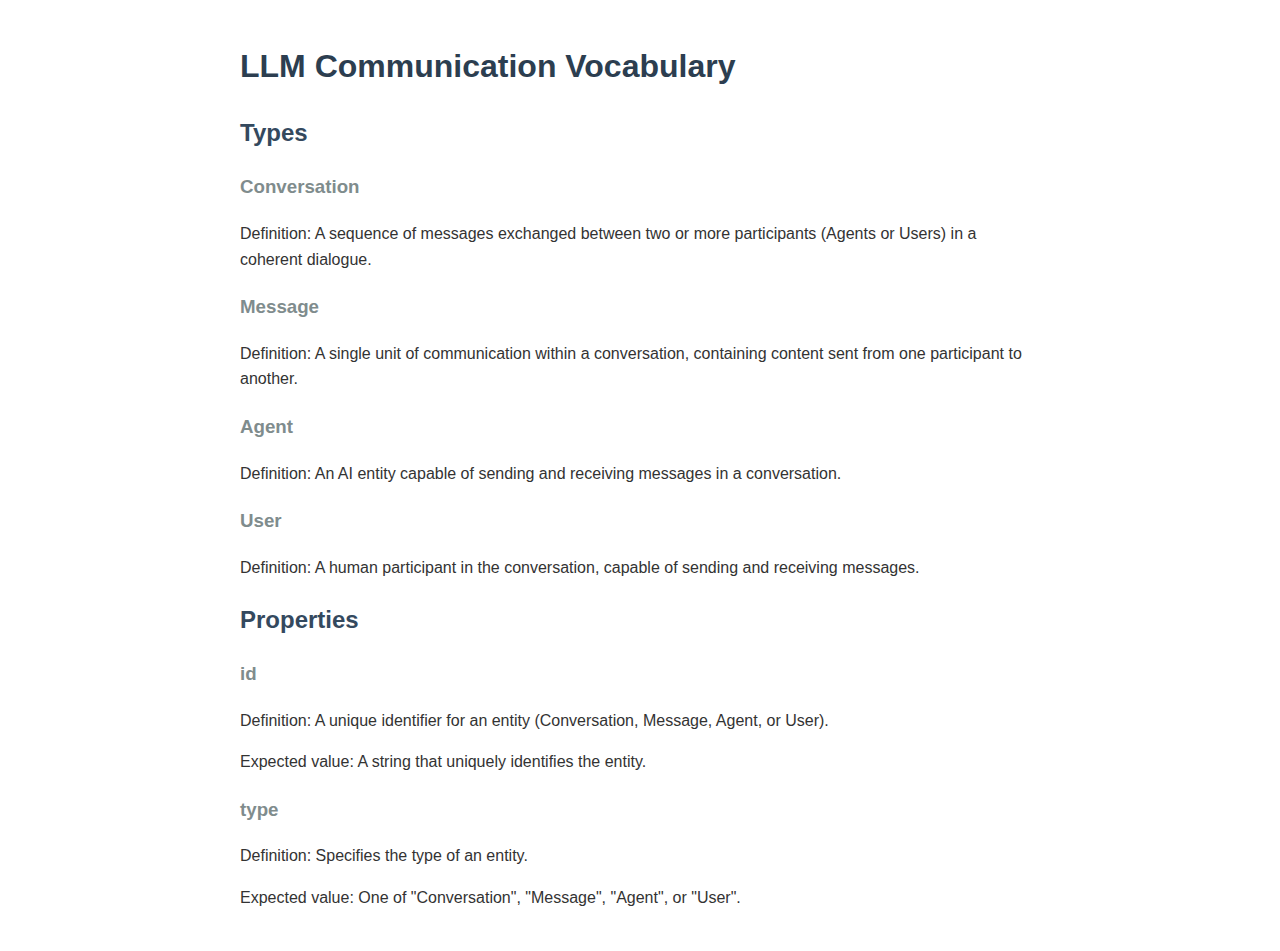
==== vocab.html @ ed8332a5 "Update and rename docs/vocab.html to vocab.html" ====
<!DOCTYPE html>
<html lang="en">
<head>
    <meta charset="UTF-8">
    <meta name="viewport" content="width=device-width, initial-scale=1.0">
    <title>LLM Communication Vocabulary</title>
    <style>
        body {
            font-family: Arial, sans-serif;
            line-height: 1.6;
            color: #333;
            max-width: 800px;
            margin: 0 auto;
            padding: 20px;
        }
        h1 {
            color: #2c3e50;
        }
        h2 {
            color: #34495e;
        }
        h3 {
            color: #7f8c8d;
        }
        .definition {
            margin-bottom: 20px;
        }
        .term {
            font-weight: bold;
        }
    </style>
</head>
<body>
    <h1>LLM Communication Vocabulary</h1>
    
    <h2>Types</h2>
    
    <div class="definition">
        <h3 class="term">Conversation</h3>
        <p>Definition: A sequence of messages exchanged between two or more participants (Agents or Users) in a coherent dialogue.</p>
    </div>
    
    <div class="definition">
        <h3 class="term">Message</h3>
        <p>Definition: A single unit of communication within a conversation, containing content sent from one participant to another.</p>
    </div>
    
    <div class="definition">
        <h3 class="term">Agent</h3>
        <p>Definition: An AI entity capable of sending and receiving messages in a conversation.</p>
    </div>
    
    <div class="definition">
        <h3 class="term">User</h3>
        <p>Definition: A human participant in the conversation, capable of sending and receiving messages.</p>
    </div>
    
    <h2>Properties</h2>
    
    <div class="definition">
        <h3 class="term">id</h3>
        <p>Definition: A unique identifier for an entity (Conversation, Message, Agent, or User).</p>
        <p>Expected value: A string that uniquely identifies the entity.</p>
    </div>
    
    <div class="definition">
        <h3 class="term">type</h3>
        <p>Definition: Specifies the type of an entity.</p>
        <p>Expected value: One of "Conversation", "Message", "Agent", or "User".</p>
    </div>
    
    <!-- Add more properties here -->
    
</body>
</html>
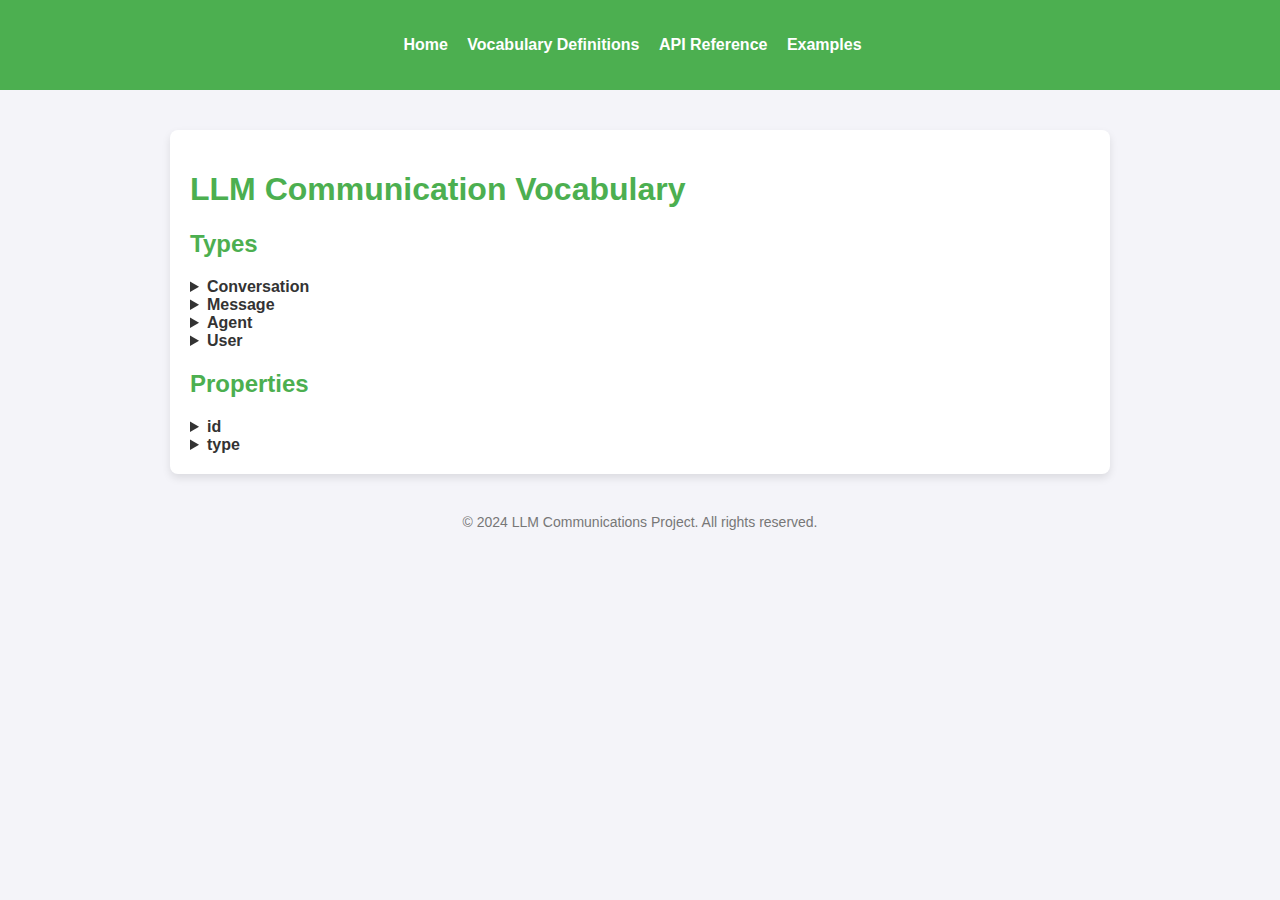
==== commit 8436ffcb: "ChatGPT design attempt" ====
--- a/vocab.html
+++ b/vocab.html
@@ -4,72 +4,70 @@
     <meta charset="UTF-8">
     <meta name="viewport" content="width=device-width, initial-scale=1.0">
     <title>LLM Communication Vocabulary</title>
-    <style>
-        body {
-            font-family: Arial, sans-serif;
-            line-height: 1.6;
-            color: #333;
-            max-width: 800px;
-            margin: 0 auto;
-            padding: 20px;
-        }
-        h1 {
-            color: #2c3e50;
-        }
-        h2 {
-            color: #34495e;
-        }
-        h3 {
-            color: #7f8c8d;
-        }
-        .definition {
-            margin-bottom: 20px;
-        }
-        .term {
-            font-weight: bold;
-        }
-    </style>
+    <link rel="stylesheet" href="styles.css">
 </head>
 <body>
+
+<header>
+    <nav>
+        <ul>
+            <li><a href="index.html">Home</a></li>
+            <li><a href="vocab.html">Vocabulary Definitions</a></li>
+            <li><a href="#">API Reference</a></li>
+            <li><a href="#">Examples</a></li>
+        </ul>
+    </nav>
+</header>
+
+<main>
     <h1>LLM Communication Vocabulary</h1>
     
-    <h2>Types</h2>
-    
-    <div class="definition">
-        <h3 class="term">Conversation</h3>
-        <p>Definition: A sequence of messages exchanged between two or more participants (Agents or Users) in a coherent dialogue.</p>
-    </div>
-    
-    <div class="definition">
-        <h3 class="term">Message</h3>
-        <p>Definition: A single unit of communication within a conversation, containing content sent from one participant to another.</p>
-    </div>
-    
-    <div class="definition">
-        <h3 class="term">Agent</h3>
-        <p>Definition: An AI entity capable of sending and receiving messages in a conversation.</p>
-    </div>
-    
-    <div class="definition">
-        <h3 class="term">User</h3>
-        <p>Definition: A human participant in the conversation, capable of sending and receiving messages.</p>
-    </div>
-    
-    <h2>Properties</h2>
-    
-    <div class="definition">
-        <h3 class="term">id</h3>
-        <p>Definition: A unique identifier for an entity (Conversation, Message, Agent, or User).</p>
-        <p>Expected value: A string that uniquely identifies the entity.</p>
-    </div>
-    
-    <div class="definition">
-        <h3 class="term">type</h3>
-        <p>Definition: Specifies the type of an entity.</p>
-        <p>Expected value: One of "Conversation", "Message", "Agent", or "User".</p>
-    </div>
-    
-    <!-- Add more properties here -->
-    
+    <section>
+        <h2>Types</h2>
+        
+        <details>
+            <summary><b>Conversation</b></summary>
+            <p>A sequence of messages exchanged between participants (Agents or Users) in a coherent dialogue.</p>
+        </details>
+
+        <details>
+            <summary><b>Message</b></summary>
+            <p>A single unit of communication within a conversation, containing content sent from one participant to another.</p>
+        </details>
+
+        <details>
+            <summary><b>Agent</b></summary>
+            <p>An AI entity capable of sending and receiving messages in a conversation.</p>
+        </details>
+
+        <details>
+            <summary><b>User</b></summary>
+            <p>A human participant in the conversation, capable of sending and receiving messages.</p>
+        </details>
+    </section>
+
+    <section>
+        <h2>Properties</h2>
+        
+        <details>
+            <summary><b>id</b></summary>
+            <p>A unique identifier for an entity (Conversation, Message, Agent, or User).</p>
+            <p><b>Expected value:</b> A string that uniquely identifies the entity.</p>
+        </details>
+
+        <details>
+            <summary><b>type</b></summary>
+            <p>Specifies the type of an entity.</p>
+            <p><b>Expected value:</b> "Conversation", "Message", "Agent", or "User".</p>
+        </details>
+
+        <!-- Add more properties here -->
+    </section>
+</main>
+
+<footer>
+    <p>&copy; 2024 LLM Communications Project. All rights reserved.</p>
+</footer>
+
 </body>
 </html>
--- a/styles.css
+++ b/styles.css
@@ -0,0 +1,60 @@
+/* General Styles */
+body {
+    font-family: 'Arial', sans-serif;
+    margin: 0;
+    padding: 0;
+    background-color: #f4f4f9;
+    color: #333;
+}
+
+header {
+    background-color: #4CAF50;
+    color: white;
+    padding: 20px;
+    text-align: center;
+}
+
+nav ul {
+    list-style: none;
+    padding: 0;
+}
+
+nav ul li {
+    display: inline;
+    margin-right: 15px;
+}
+
+nav ul li a {
+    color: white;
+    text-decoration: none;
+    font-weight: bold;
+}
+
+nav ul li a:hover {
+    text-decoration: underline;
+}
+
+main {
+    padding: 20px;
+    max-width: 900px;
+    margin: 0 auto;
+    background-color: white;
+    box-shadow: 0 4px 8px rgba(0, 0, 0, 0.1);
+    border-radius: 8px;
+    margin-top: 40px;
+}
+
+h1, h2 {
+    color: #4CAF50;
+}
+
+.details summary {
+    font-weight: bold;
+}
+
+footer {
+    text-align: center;
+    margin-top: 40px;
+    font-size: 14px;
+    color: #777;
+}
